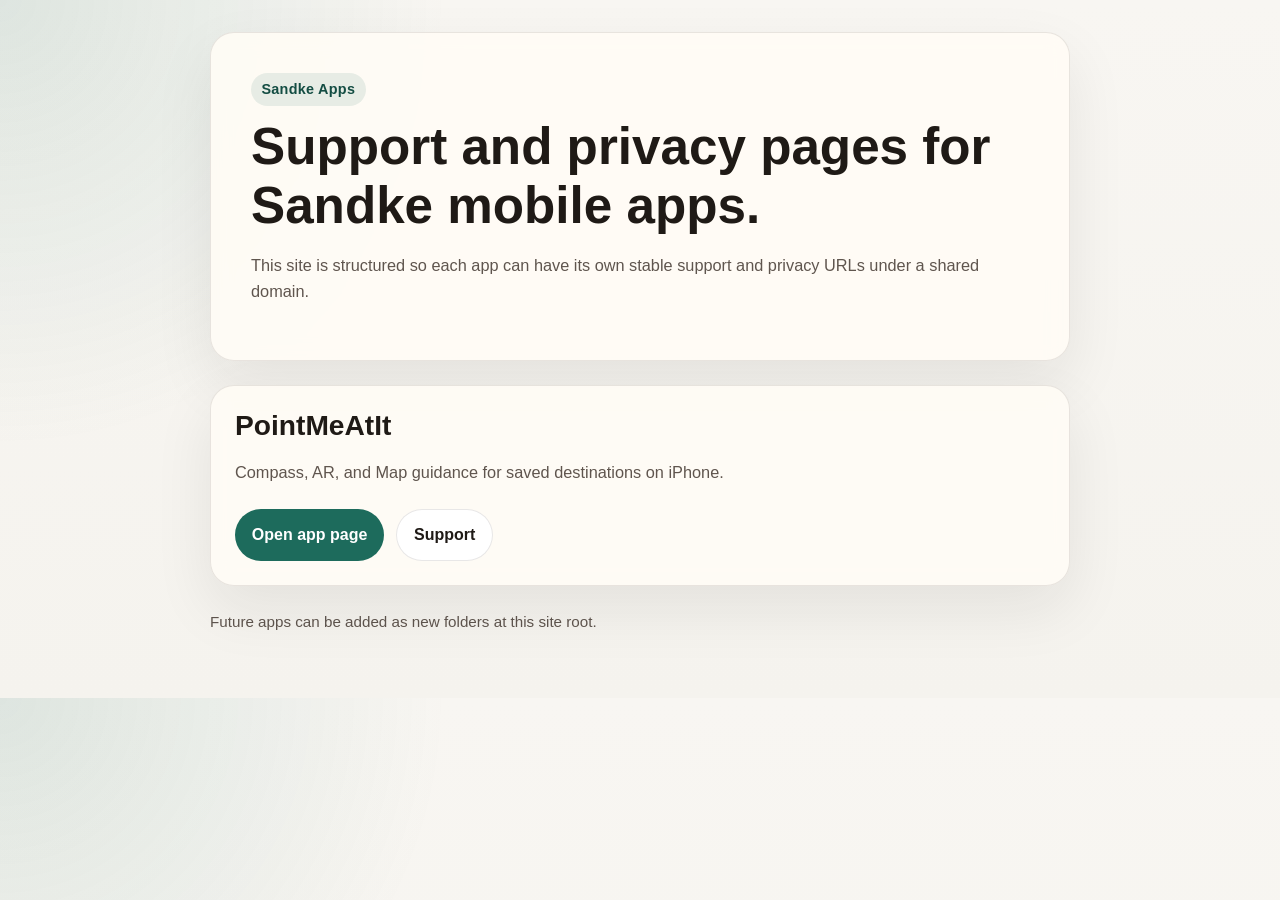
==== index.html @ 87b0340c "first pass" ====
<!DOCTYPE html>
<html lang="en">
  <head>
    <meta charset="utf-8">
    <meta name="viewport" content="width=device-width, initial-scale=1">
    <title>Sandke Apps</title>
    <meta
      name="description"
      content="Support and privacy pages for Sandke apps."
    >
    <link rel="stylesheet" href="./styles.css">
  </head>
  <body>
    <main class="shell">
      <section class="hero">
        <div class="eyebrow">Sandke Apps</div>
        <h1>Support and privacy pages for Sandke mobile apps.</h1>
        <p>
          This site is structured so each app can have its own stable support
          and privacy URLs under a shared domain.
        </p>
      </section>

      <section class="grid two">
        <article class="panel">
          <h2>PointMeAtIt</h2>
          <p>
            Compass, AR, and Map guidance for saved destinations on iPhone.
          </p>
          <div class="actions">
            <a class="button primary" href="./pointmeatit/">Open app page</a>
            <a class="button secondary" href="./pointmeatit/support/">Support</a>
          </div>
        </article>
      </section>

      <footer>
        Future apps can be added as new folders at this site root.
      </footer>
    </main>
  </body>
</html>
---- styles.css ----
:root {
  --bg: #f5f3ee;
  --panel: rgba(255, 252, 245, 0.9);
  --text: #1f1a16;
  --muted: #5f554e;
  --accent: #1d6b5c;
  --accent-strong: #144d43;
  --border: rgba(31, 26, 22, 0.1);
  --shadow: 0 24px 60px rgba(31, 26, 22, 0.08);
  --max: 860px;
}

* {
  box-sizing: border-box;
}

html {
  color-scheme: light;
}

body {
  margin: 0;
  font-family: "Avenir Next", "Segoe UI", sans-serif;
  line-height: 1.6;
  color: var(--text);
  background:
    radial-gradient(circle at top left, rgba(29, 107, 92, 0.12), transparent 28rem),
    linear-gradient(180deg, #f8f6f2 0%, var(--bg) 100%);
}

a {
  color: var(--accent-strong);
}

.shell {
  width: min(calc(100% - 2rem), var(--max));
  margin: 0 auto;
  padding: 2rem 0 4rem;
}

.hero,
.panel {
  background: var(--panel);
  border: 1px solid var(--border);
  border-radius: 24px;
  box-shadow: var(--shadow);
  backdrop-filter: blur(10px);
}

.hero {
  padding: 2.5rem;
  margin-bottom: 1.5rem;
}

.eyebrow {
  display: inline-block;
  margin-bottom: 0.75rem;
  padding: 0.3rem 0.65rem;
  border-radius: 999px;
  background: rgba(29, 107, 92, 0.1);
  color: var(--accent-strong);
  font-size: 0.9rem;
  font-weight: 700;
  letter-spacing: 0.02em;
}

h1,
h2,
h3 {
  line-height: 1.15;
  margin: 0 0 0.8rem;
}

h1 {
  font-size: clamp(2.1rem, 4vw, 3.8rem);
}

h2 {
  font-size: clamp(1.4rem, 2.2vw, 2rem);
  margin-top: 0;
}

p,
li {
  color: var(--muted);
  font-size: 1.02rem;
}

.actions {
  display: flex;
  flex-wrap: wrap;
  gap: 0.75rem;
  margin-top: 1.5rem;
}

.button {
  display: inline-flex;
  align-items: center;
  justify-content: center;
  min-height: 2.8rem;
  padding: 0.75rem 1.05rem;
  border-radius: 999px;
  text-decoration: none;
  font-weight: 700;
}

.button.primary {
  background: var(--accent);
  color: #fff;
}

.button.secondary {
  border: 1px solid var(--border);
  background: #fff;
  color: var(--text);
}

.grid {
  display: grid;
  gap: 1rem;
}

.grid.two {
  grid-template-columns: repeat(auto-fit, minmax(240px, 1fr));
}

.panel {
  padding: 1.5rem;
}

.meta {
  margin-top: 1rem;
  font-size: 0.94rem;
}

.note {
  padding: 1rem 1.1rem;
  border-left: 4px solid var(--accent);
  background: rgba(29, 107, 92, 0.08);
  border-radius: 12px;
}

.faq-item + .faq-item {
  margin-top: 1.1rem;
}

ul,
ol {
  padding-left: 1.25rem;
}

code {
  padding: 0.1rem 0.3rem;
  border-radius: 6px;
  background: rgba(31, 26, 22, 0.06);
  color: var(--text);
  font-family: "SFMono-Regular", "Menlo", monospace;
  font-size: 0.94em;
}

footer {
  margin-top: 1.5rem;
  color: var(--muted);
  font-size: 0.95rem;
}

@media (max-width: 640px) {
  .hero,
  .panel {
    border-radius: 18px;
  }

  .hero {
    padding: 1.5rem;
  }

  .panel {
    padding: 1.2rem;
  }
}
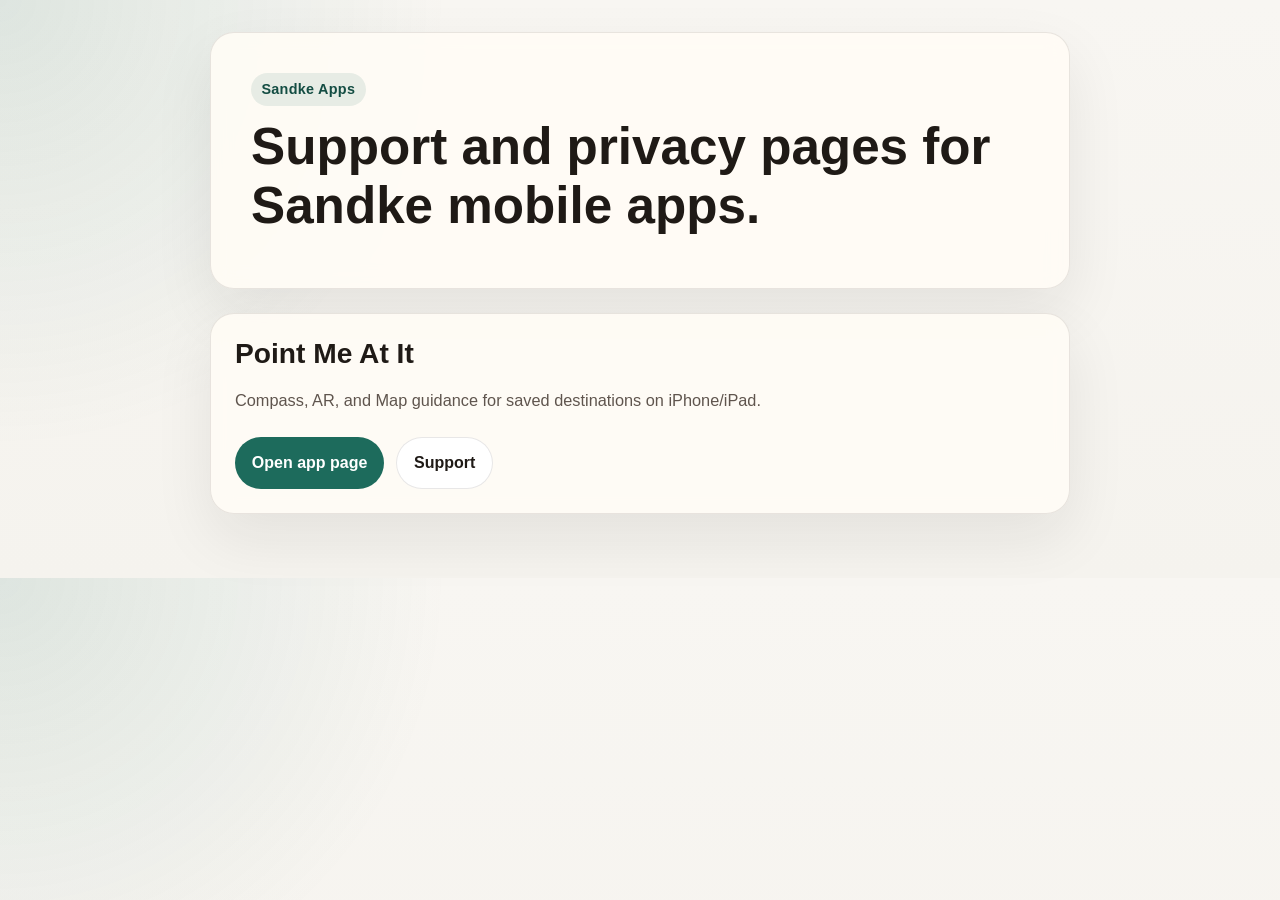
==== commit d1a105b1: "doc updates" ====
--- a/index.html
+++ b/index.html
@@ -15,17 +15,13 @@
       <section class="hero">
         <div class="eyebrow">Sandke Apps</div>
         <h1>Support and privacy pages for Sandke mobile apps.</h1>
-        <p>
-          This site is structured so each app can have its own stable support
-          and privacy URLs under a shared domain.
-        </p>
       </section>
 
       <section class="grid two">
         <article class="panel">
-          <h2>PointMeAtIt</h2>
+          <h2>Point Me At It</h2>
           <p>
-            Compass, AR, and Map guidance for saved destinations on iPhone.
+            Compass, AR, and Map guidance for saved destinations on iPhone/iPad.
           </p>
           <div class="actions">
             <a class="button primary" href="./pointmeatit/">Open app page</a>
@@ -33,10 +29,6 @@
           </div>
         </article>
       </section>
-
-      <footer>
-        Future apps can be added as new folders at this site root.
-      </footer>
     </main>
   </body>
 </html>
